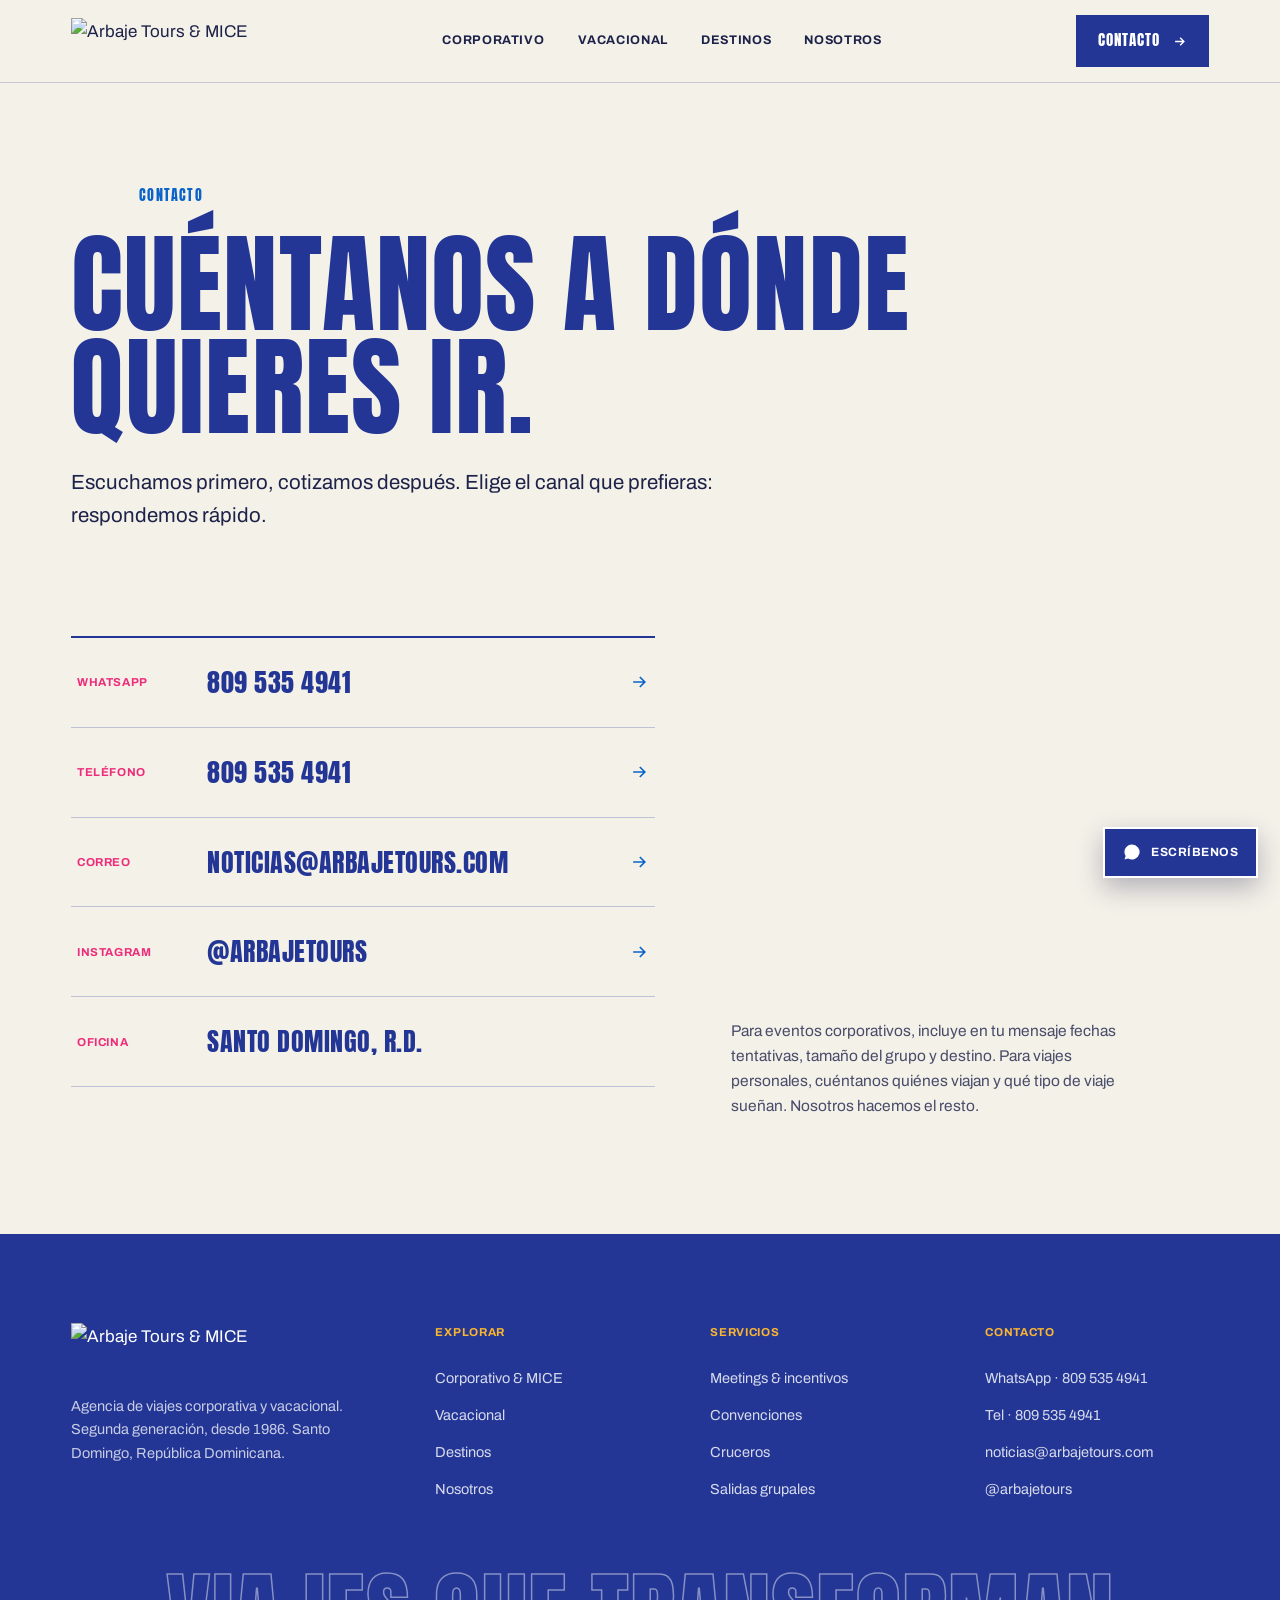
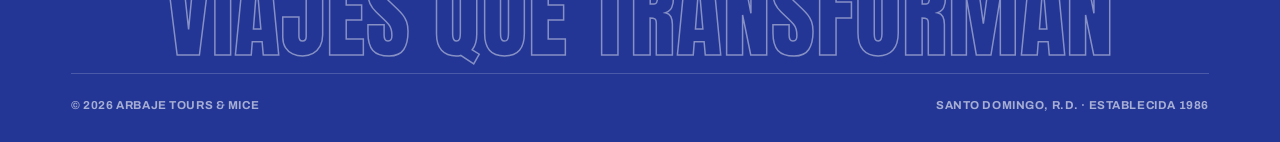
==== contacto.html @ 15413dd1 "Add files via upload" ====
<!DOCTYPE html>
<html lang="es">
<head>
<meta charset="UTF-8">
<meta name="viewport" content="width=device-width,initial-scale=1">
<title>Contacto — Arbaje Tours & MICE</title>
<meta name="description" content="Escríbenos por WhatsApp al 809 535 4941 o a noticias@arbajetours.com. Agencia de viajes en Santo Domingo, República Dominicana.">
<link rel="preconnect" href="https://fonts.googleapis.com">
<link rel="preconnect" href="https://fonts.gstatic.com" crossorigin>
<link href="https://fonts.googleapis.com/css2?family=Anton&family=Archivo:wght@400;500;600;700&display=swap" rel="stylesheet">
<link rel="stylesheet" href="styles.css">
</head>
<body>

<header class="site-head">
  <div class="inner">
    <a href="index.html" class="brand" aria-label="Arbaje Tours & MICE">
      <img src="assets/logos/arbaje-horizontal.svg" alt="Arbaje Tours & MICE">
    </a>
    <nav class="main-nav" aria-label="Principal">
      <a href="corporativo.html">Corporativo</a>
      <a href="vacacional.html">Vacacional</a>
      <a href="destinos.html">Destinos</a>
      <a href="nosotros.html">Nosotros</a>
    </nav>
    <div class="head-cta">
      <a href="contacto.html" class="btn">Contacto
        <svg viewBox="0 0 24 24" fill="none" stroke="currentColor" stroke-width="2.2"><path d="M5 12h14M13 6l6 6-6 6"/></svg>
      </a>
    </div>
    <button class="burger" id="burger" aria-label="Menú" aria-expanded="false">
      <svg viewBox="0 0 24 24" fill="none" stroke="currentColor" stroke-width="2"><path d="M3 6h18M3 12h18M3 18h18"/></svg>
    </button>
  </div>
  <nav class="mobile-nav" id="mobileNav" aria-label="Menú móvil">
    <a href="corporativo.html">Corporativo </a>
    <a href="vacacional.html">Vacacional </a>
    <a href="destinos.html">Destinos </a>
    <a href="nosotros.html">Nosotros </a>
    <a href="contacto.html">Contacto </a>
  </nav>
</header>

<!-- ============ CONTACTO ============ -->
<section class="page-hero">
  <div class="wrap">
    <div class="kicker rv">
      <img src="assets/brand/plane-azure.svg" alt="">
      <span class="mono azure">Contacto</span>
    </div>
    <h1 class="display rv d1">Cuéntanos a dónde<br>quieres ir.</h1>
    <p class="lead rv d2">Escuchamos primero, cotizamos después. Elige el canal que prefieras: respondemos rápido.</p>
  </div>
</section>

<section class="sec" style="padding-top:0">
  <div class="wrap contact-grid">
    <div class="contact-list rv">
      <a href="https://wa.me/18095354941" target="_blank" rel="noopener">
        <span class="k">WhatsApp</span>
        <span class="v">809 535 4941</span>
        <svg viewBox="0 0 24 24" fill="none" stroke="currentColor" stroke-width="2"><path d="M5 12h14M13 6l6 6-6 6"/></svg>
      </a>
      <a href="tel:+18095354941">
        <span class="k">Teléfono</span>
        <span class="v">809 535 4941</span>
        <svg viewBox="0 0 24 24" fill="none" stroke="currentColor" stroke-width="2"><path d="M5 12h14M13 6l6 6-6 6"/></svg>
      </a>
      <a href="mailto:noticias@arbajetours.com">
        <span class="k">Correo</span>
        <span class="v">noticias@arbajetours.com</span>
        <svg viewBox="0 0 24 24" fill="none" stroke="currentColor" stroke-width="2"><path d="M5 12h14M13 6l6 6-6 6"/></svg>
      </a>
      <a href="https://instagram.com/arbajetours" target="_blank" rel="noopener">
        <span class="k">Instagram</span>
        <span class="v">@arbajetours</span>
        <svg viewBox="0 0 24 24" fill="none" stroke="currentColor" stroke-width="2"><path d="M5 12h14M13 6l6 6-6 6"/></svg>
      </a>
      <a>
        <span class="k">Oficina</span>
        <span class="v">Santo Domingo, R.D.</span>
      </a>
    </div>

    <div class="contact-side rv d1">
      <div class="stamp">
        <img src="https://images.unsplash.com/photo-1488646953014-85cb44e25828?w=900&q=80" alt="Viajeros">
      </div>
      <img class="roundstamp deco spin" src="assets/brand/stamp-round-sun.svg" alt="">
      <p style="margin-top:28px;font-size:15.5px;max-width:44ch;color:color-mix(in srgb, var(--ink) 80%, transparent)">
        Para eventos corporativos, incluye en tu mensaje fechas tentativas, tamaño del grupo y destino. Para viajes personales, cuéntanos quiénes viajan y qué tipo de viaje sueñan. Nosotros hacemos el resto.
      </p>
    </div>
  </div>
</section>

<footer class="ftr">
  <div class="wrap">
    <div class="top">
      <div class="brandcol">
        <img src="assets/logos/arbaje-horizontal-white.svg" alt="Arbaje Tours & MICE">
        <p>Agencia de viajes corporativa y vacacional. Segunda generación, desde 1986. Santo Domingo, República Dominicana.</p>
      </div>
      <div class="col">
        <h4>Explorar</h4>
        <a href="corporativo.html">Corporativo & MICE</a>
        <a href="vacacional.html">Vacacional</a>
        <a href="destinos.html">Destinos</a>
        <a href="nosotros.html">Nosotros</a>
      </div>
      <div class="col">
        <h4>Servicios</h4>
        <a href="corporativo.html">Meetings & incentivos</a>
        <a href="corporativo.html">Convenciones</a>
        <a href="vacacional.html">Cruceros</a>
        <a href="vacacional.html">Salidas grupales</a>
      </div>
      <div class="col">
        <h4>Contacto</h4>
        <a href="https://wa.me/18095354941" target="_blank" rel="noopener">WhatsApp · 809 535 4941</a>
        <a href="tel:+18095354941">Tel · 809 535 4941</a>
        <a href="mailto:noticias@arbajetours.com">noticias@arbajetours.com</a>
        <a href="https://instagram.com/arbajetours" target="_blank" rel="noopener">@arbajetours</a>
      </div>
    </div>
    <div class="bigline" aria-hidden="true">Viajes que transforman</div>
    <div class="bot">
      <span>© 2026 Arbaje Tours & MICE</span>
      <span>Santo Domingo, R.D. · Establecida 1986</span>
    </div>
  </div>
</footer>

<a href="https://wa.me/18095354941" target="_blank" rel="noopener" class="wa" aria-label="WhatsApp">
  <svg viewBox="0 0 24 24" fill="currentColor"><path d="M17.5 14.4c-.3-.1-1.8-.9-2-1-.3-.1-.5-.1-.7.1-.2.3-.8 1-1 1.2-.2.2-.3.2-.6.1-.3-.1-1.3-.5-2.4-1.5-.9-.8-1.5-1.8-1.7-2-.2-.3 0-.5.1-.6l.4-.5c.1-.2.2-.3.3-.5.1-.2 0-.4 0-.5 0-.1-.7-1.6-.9-2.2-.2-.6-.5-.5-.7-.5h-.6c-.2 0-.5.1-.8.4-.3.3-1 1-1 2.5s1.1 2.9 1.2 3.1c.1.2 2.1 3.2 5.1 4.5.7.3 1.3.5 1.7.6.7.2 1.4.2 1.9.1.6-.1 1.8-.7 2-1.4.2-.7.2-1.3.2-1.4-.1-.1-.3-.2-.6-.3M12 2a10 10 0 00-8.5 15.3L2 22l4.8-1.5A10 10 0 1012 2z"/></svg>
  <span>Escríbenos</span>
</a>

<script src="app.js"></script>
</body>
</html>
---- styles.css ----
/* ============================================================
   ARBAJE TOURS & MICE — sitio 2026
   Dirección: editorial · pasaporte · scrapbook de viaje
   Tipos: Anton (display) · Archivo (texto) · IBM Plex Mono (meta)
   ============================================================ */

:root{
  --navy:#233695;
  --azure:#0963c9;
  --sun:#f9b430;
  --sunlight:#fbcd52;
  --pink:#ed2c7a;
  --aqua:#afdcd9;
  --gray:#dad8da;
  --paper:#f4f1e9;
  --paper-2:#ece8dd;
  --ink:#1d2249;
  --wrap:1240px;
  --gutter:clamp(20px, 4vw, 56px);
}

*{margin:0;padding:0;box-sizing:border-box}
html{scroll-behavior:smooth}

body{
  font-family:"Archivo",system-ui,sans-serif;
  font-size:17px;
  line-height:1.6;
  color:var(--ink);
  background:var(--paper);
  -webkit-font-smoothing:antialiased;
  overflow-x:hidden;
}

/* textura de papel sobre todo el fondo (gris sobre crema, como en las piezas) */
body{position:relative}
body::before{
  content:"";
  position:absolute;
  inset:0;
  background:url("assets/brand/tex-gray.png") top center/1100px repeat;
  opacity:.35;
  pointer-events:none;
  z-index:0;
}
body > *{position:relative;z-index:1}

::selection{background:var(--sun);color:var(--navy)}

img{max-width:100%;display:block}
a{color:inherit;text-decoration:none}
ul{list-style:none}

.wrap{max-width:var(--wrap);margin:0 auto;padding-inline:var(--gutter)}

/* ---------- tipografía ---------- */
.display{
  font-family:"Anton",sans-serif;
  font-weight:400;
  text-transform:uppercase;
  line-height:.95;
  letter-spacing:.01em;
  color:var(--navy);
}
h1.display{font-size:clamp(52px, 8.5vw, 118px)}
h2.display{font-size:clamp(38px, 5.5vw, 72px)}
h3.display{font-size:clamp(26px, 3.4vw, 42px)}

.mono{
  font-family:"Anton",sans-serif;
  font-weight:400;
  font-size:13.5px;
  text-transform:uppercase;
  letter-spacing:.09em;
}

/* etiqueta tipo sello de goma (como los sellos de pasaporte de la marca) */
.eyebrow{
  display:inline-flex;
  align-items:center;
  font-family:"Anton",sans-serif;
  font-weight:400;
  font-size:13px;
  text-transform:uppercase;
  letter-spacing:.09em;
  color:var(--azure);
  border:2px solid currentColor;
  border-radius:3px;
  padding:8px 14px 6px;
  transform:rotate(-1.5deg);
  margin-bottom:26px;
}

.lead{font-size:clamp(18px, 1.6vw, 21px);line-height:1.65;max-width:56ch}
.azure{color:var(--azure)}
.sun-t{color:var(--sun)}
.pink-t{color:var(--pink)}

/* ---------- botones y enlaces ---------- */
.btn{
  display:inline-flex;
  align-items:center;
  gap:12px;
  font-family:"Anton",sans-serif;
  font-weight:400;
  font-size:14.5px;
  text-transform:uppercase;
  letter-spacing:.07em;
  background:var(--navy);
  color:#fff;
  padding:16px 26px 14px;
  border:2px solid var(--navy);
  transition:background .2s, color .2s, transform .2s;
}
.btn:hover{background:var(--azure);border-color:var(--azure)}
.btn.sun{background:var(--sun);border-color:var(--sun);color:var(--navy)}
.btn.sun:hover{background:var(--sunlight);border-color:var(--sunlight)}
.btn.line{background:transparent;color:var(--navy)}
.btn.line:hover{background:var(--navy);color:#fff}
.btn.line.on-dark{color:#fff;border-color:#fff}
.btn.line.on-dark:hover{background:#fff;color:var(--navy)}
.btn svg{width:15px;height:15px;flex:none}

.tlink{
  display:inline-flex;
  align-items:center;
  gap:10px;
  font-family:"Anton",sans-serif;
  font-weight:400;
  font-size:14px;
  text-transform:uppercase;
  letter-spacing:.07em;
  color:var(--navy);
  border-bottom:2px solid var(--sun);
  padding-bottom:5px;
  transition:gap .2s, color .2s;
}
.tlink:hover{gap:16px;color:var(--azure)}
.tlink svg{width:15px;height:15px}

/* ---------- header ---------- */
.site-head{
  position:sticky;
  top:0;
  z-index:60;
  background:var(--paper);
  border-bottom:1px solid color-mix(in srgb, var(--navy) 22%, transparent);
}
.site-head .inner{
  max-width:var(--wrap);
  margin:0 auto;
  padding:0 var(--gutter);
  display:flex;
  align-items:center;
  justify-content:space-between;
  gap:28px;
  height:82px;
}
.site-head .brand img{height:46px;width:auto}
.main-nav{display:flex;gap:clamp(18px, 2.6vw, 40px)}
.main-nav a{
  font-family:"Archivo",sans-serif;font-weight:700;
  font-size:12.5px;
  text-transform:uppercase;
  letter-spacing:.05em;
  color:var(--ink);
  padding:6px 0;
  border-bottom:2px solid transparent;
  transition:color .2s, border-color .2s;
}
.main-nav a .no{color:var(--azure);margin-right:6px;font-size:10.5px}
.main-nav a:hover{color:var(--azure)}
.main-nav a.current{border-color:var(--sun);color:var(--navy)}
.head-cta{white-space:nowrap}
.head-cta .btn{padding:12px 20px}

.burger{
  display:none;
  background:none;
  border:2px solid var(--navy);
  width:44px;height:44px;
  align-items:center;justify-content:center;
  cursor:pointer;
  color:var(--navy);
}
.burger svg{width:20px;height:20px}

/* menú móvil */
.mobile-nav{
  display:none;
  border-bottom:1px solid color-mix(in srgb, var(--navy) 22%, transparent);
  background:var(--paper);
}
.mobile-nav.open{display:block}
.mobile-nav a{
  display:flex;
  justify-content:space-between;
  align-items:center;
  padding:18px var(--gutter);
  font-family:"Archivo",sans-serif;font-weight:700;
  font-size:14px;
  text-transform:uppercase;
  letter-spacing:.05em;
  color:var(--navy);
  border-top:1px dashed color-mix(in srgb, var(--navy) 25%, transparent);
}
.mobile-nav a .no{color:var(--azure)}

/* ---------- secciones con textura ---------- */
.sec{padding-block:clamp(72px, 9vw, 130px)}

.sec-navy{
  position:relative;
  background:var(--navy);
  color:#fff;
  overflow:hidden;
}
.sec-navy::before{
  content:"";
  position:absolute;inset:0;
  background:url("assets/brand/tex-azure.png") center/1300px repeat;
  opacity:.18;
  pointer-events:none;
}
.sec-navy > *{position:relative}
.sec-navy .display{color:#fff}
.sec-navy .eyebrow{color:var(--aqua)}

.sec-sun{
  position:relative;
  background:var(--sun);
  overflow:hidden;
}
.sec-sun::before{
  content:"";
  position:absolute;inset:0;
  background:url("assets/brand/tex-sunlight.png") center/1300px repeat;
  opacity:.5;
  pointer-events:none;
}
.sec-sun > *{position:relative}
.sec-sun .eyebrow{color:var(--navy)}

.sec-azure{
  position:relative;
  background:var(--azure);
  color:#fff;
  overflow:hidden;
}
.sec-azure::before{
  content:"";
  position:absolute;inset:0;
  background:url("assets/brand/tex-navy.png") center/1300px repeat;
  opacity:.16;
  pointer-events:none;
}
.sec-azure > *{position:relative}
.sec-azure .display{color:#fff}

/* borde perforado de estampilla: recorta los bordes de la propia sección,
   así el color y la textura del fondo amarillo siguen continuos */
.sec-sun{
  --pf:24px;
  -webkit-mask:
    radial-gradient(circle 12px at 12px 0, transparent 11.5px, #000 12px) left top / 24px var(--pf) repeat-x,
    radial-gradient(circle 12px at 12px var(--pf), transparent 11.5px, #000 12px) left bottom / 24px var(--pf) repeat-x,
    linear-gradient(#000 0 0) 0 var(--pf) / 100% calc(100% - var(--pf)*2) no-repeat;
  mask:
    radial-gradient(circle 12px at 12px 0, transparent 11.5px, #000 12px) left top / 24px var(--pf) repeat-x,
    radial-gradient(circle 12px at 12px var(--pf), transparent 11.5px, #000 12px) left bottom / 24px var(--pf) repeat-x,
    linear-gradient(#000 0 0) 0 var(--pf) / 100% calc(100% - var(--pf)*2) no-repeat;
}

/* ---------- foto con marco de estampilla de la marca (svg 38/39) ---------- */
.stampframe{
  position:relative;
  aspect-ratio:324.8/240.91;
}
.stampframe .ph{
  position:absolute;
  left:3.4%;
  top:5.2%;
  width:93.3%;
  height:89.2%;
  object-fit:cover;
}
.stampframe .frame{
  position:absolute;
  inset:0;
  width:100%;height:100%;
  pointer-events:none;
}

/* ---------- burbujas de avión (choques, físicas suaves) ---------- */
.bubbles{
  position:absolute;
  inset:0;
  overflow:hidden;
  pointer-events:none;
  z-index:0;
}
.bubble{
  position:absolute;
  top:0;left:0;
  will-change:transform;
  user-select:none;
}
.endcta{position:relative}
.endcta .wrap{position:relative;z-index:1}

/* ---------- foto estampilla (sello postal) ---------- */
.stamp{
  background:#fff;
  padding:12px;
  -webkit-mask:url("assets/brand/stampframe-white.svg") center/100% 100% no-repeat;
          mask:url("assets/brand/stampframe-white.svg") center/100% 100% no-repeat;
  aspect-ratio:324.8/241.93;
}
.stamp img{width:100%;height:100%;object-fit:cover}

.stamp-card{position:relative}
.stamp-card figcaption{
  margin-top:14px;
  display:flex;
  justify-content:space-between;
  align-items:baseline;
  gap:12px;
}
.stamp-card .place{
  font-family:"Anton",sans-serif;
  text-transform:uppercase;
  font-size:21px;
  color:var(--navy);
  letter-spacing:.02em;
}
.stamp-card .meta{
  font-family:"Archivo",sans-serif;font-weight:700;
  font-size:12px;
  text-transform:uppercase;
  letter-spacing:.04em;
  color:var(--azure);
  text-align:right;
}

/* ---------- foto en arco (como los posts de Berlín/Barcelona) ---------- */
.arch{
  border-radius:999px 999px 0 0;
  overflow:hidden;
  position:relative;
}
.arch img{width:100%;height:100%;object-fit:cover}

/* pills ciudad · país */
.pills{display:flex;gap:8px;flex-wrap:wrap}
.pill{
  font-family:"Archivo",sans-serif;font-weight:700;
  font-size:11.5px;
  text-transform:uppercase;
  letter-spacing:.04em;
  padding:8px 16px;
  border-radius:999px;
  background:#fff;
  color:var(--azure);
  border:1.5px solid #fff;
}
.pill.blue{background:var(--azure);color:#fff;border-color:var(--azure)}

/* ---------- decoraciones de marca ---------- */
.deco{position:absolute;pointer-events:none;user-select:none}
.deco.spin{transform:rotate(12deg)}

/* ---------- reveal ---------- */
.rv{opacity:0;transform:translateY(22px);transition:opacity .7s ease, transform .7s ease}
.rv.in{opacity:1;transform:none}
.d1{transition-delay:.08s}
.d2{transition-delay:.16s}
.d3{transition-delay:.24s}
@media (prefers-reduced-motion:reduce){.rv{opacity:1;transform:none;transition:none}}

/* ============================================================
   HOME
   ============================================================ */
.hero{
  position:relative;
  padding-block:clamp(60px, 8vw, 120px) clamp(70px, 9vw, 130px);
  overflow:hidden;
}
.hero-grid{
  display:grid;
  grid-template-columns:1.05fr .95fr;
  gap:clamp(40px, 5vw, 80px);
  align-items:center;
}
.hero-copy .lead{margin:26px 0 38px}
.hero-cta{display:flex;gap:22px;align-items:center;flex-wrap:wrap}

.hero-facts{
  display:flex;
  gap:clamp(28px, 4vw, 64px);
  margin-top:clamp(44px, 5vw, 70px);
  padding-top:30px;
  border-top:1px dashed color-mix(in srgb, var(--navy) 35%, transparent);
}
.fact .n{
  font-family:"Anton",sans-serif;
  font-size:clamp(26px, 2.6vw, 36px);
  color:var(--navy);
  line-height:1;
}
.fact .l{
  font-family:"Archivo",sans-serif;font-weight:700;
  font-size:11.5px;
  text-transform:uppercase;
  letter-spacing:.05em;
  color:color-mix(in srgb, var(--ink) 65%, transparent);
  margin-top:8px;
}

/* collage de estampillas del hero */
.hero-collage{position:relative;min-height:520px}
.hero-collage .stamp-a{
  position:absolute;top:0;right:6%;width:min(62%, 340px);
  transform:rotate(3deg);
  
}
.hero-collage .stamp-b{
  position:absolute;bottom:8%;left:0;width:min(58%, 320px);
  transform:rotate(-4deg);
  
}
.hero-collage .roundstamp{
  position:absolute;
  bottom:26%;right:2%;
  width:150px;
  transform:rotate(12deg);
  opacity:.95;
}
.hero-collage .plane{
  position:absolute;
  top:-2%;left:6%;
  width:92px;
  transform:rotate(-8deg);
}
.hero-collage .tickettravel{
  position:absolute;
  top:38%;left:26%;
  width:180px;
  transform:rotate(-9deg);
  opacity:.9;
}

/* trayecto punteado del avión */
.dashpath{
  position:absolute;
  top:4%;left:0;
  width:52%;
  color:var(--azure);
  opacity:.5;
}

/* ---------- catálogo dos mundos ---------- */
.cat-head{
  display:flex;
  justify-content:space-between;
  align-items:flex-end;
  gap:28px;
  margin-bottom:clamp(40px, 5vw, 64px);
}
.cat-grid{
  display:grid;
  grid-template-columns:1fr 1fr;
  gap:clamp(28px, 4vw, 56px);
}
.cat-item .ph{
  aspect-ratio:4/3;
  overflow:hidden;
  border:2px solid var(--navy);
}
.cat-item .ph img{
  width:100%;height:100%;object-fit:cover;
  transition:transform .6s ease;
}
.cat-item:hover .ph img{transform:scale(1.04)}
.cat-item .cap{
  display:grid;
  grid-template-columns:1fr auto;
  gap:18px;
  align-items:start;
  padding-top:18px;
}
.cat-item h3{margin-bottom:8px}
.cat-item .cap p{
  font-size:15.5px;
  color:color-mix(in srgb, var(--ink) 80%, transparent);
  max-width:44ch;
}
.cat-item .cap .go{
  padding-top:4px;
  color:var(--navy);
  transition:transform .2s;
}
.cat-item:hover .cap .go{transform:translateX(6px);color:var(--azure)}
.cat-item .cap .go svg{width:22px;height:22px}
.cat-item .tag{
  font-family:"Archivo",sans-serif;font-weight:700;
  font-size:11px;
  letter-spacing:.05em;
  text-transform:uppercase;
  color:var(--pink);
  margin-bottom:6px;
}

/* ---------- destinos en arcos (sección amarilla) ---------- */
.arch-grid{
  display:grid;
  grid-template-columns:repeat(3, 1fr);
  gap:clamp(24px, 3vw, 44px);
  align-items:end;
}
.arch-card .arch{aspect-ratio:3/4}
.arch-card:nth-child(2) .arch{aspect-ratio:3/3.6}
.arch-card .pills{margin-top:16px}
.arch-card .price{
  margin-top:10px;
  font-family:"Archivo",sans-serif;font-weight:700;
  font-size:12.5px;
  letter-spacing:.08em;
  text-transform:uppercase;
  color:var(--navy);
}
.arch-card .price b{
  font-family:"Anton",sans-serif;
  font-size:19px;
  letter-spacing:.02em;
  font-weight:400;
}

/* ---------- método (sección navy) ---------- */
.steps{
  display:grid;
  grid-template-columns:repeat(3,1fr);
  gap:clamp(28px, 4vw, 60px);
  margin-top:clamp(44px, 5vw, 72px);
}
.step{
  border-top:2px solid color-mix(in srgb, #fff 35%, transparent);
  padding-top:22px;
}
.step .no{
  font-family:"Anton",sans-serif;
  font-size:15px;
  color:var(--sun);
  letter-spacing:.04em;
  display:block;
  margin-bottom:14px;
}
.step h3{
  font-family:"Anton",sans-serif;
  text-transform:uppercase;
  font-size:24px;
  letter-spacing:.02em;
  margin-bottom:10px;
}
.step p{font-size:15.5px;color:color-mix(in srgb, #fff 82%, transparent);max-width:38ch}

/* ---------- CTA final ---------- */
.endcta{
  position:relative;
  text-align:center;
  overflow:hidden;
}
.endcta .display{margin-bottom:18px}
.endcta p{margin:0 auto 40px;max-width:52ch}
.endcta .actions{
  display:flex;
  gap:16px;
  justify-content:center;
  flex-wrap:wrap;
}
.endcta .boarding{
  width:min(300px, 60%);
  margin:64px auto 0;
  transform:rotate(-3deg);
  
}

/* ============================================================
   PÁGINAS INTERIORES
   ============================================================ */
.page-hero{
  position:relative;
  padding-block:clamp(64px, 8vw, 110px);
  overflow:hidden;
}
.page-hero .kicker{
  display:flex;
  align-items:center;
  gap:16px;
  margin-bottom:26px;
}
.page-hero .kicker img{width:52px;height:auto}
.page-hero .lead{margin-top:26px}

.page-hero.on-dark .lead{color:color-mix(in srgb, #fff 88%, transparent)}

/* filas editoriales numeradas (MICE, servicios) */
.rows{border-top:2px solid var(--navy)}
.row-item{
  display:grid;
  grid-template-columns:90px 1fr 1.1fr auto;
  gap:clamp(20px, 3vw, 48px);
  padding:clamp(30px, 4vw, 48px) 0;
  border-bottom:1px solid color-mix(in srgb, var(--navy) 28%, transparent);
  align-items:start;
}
.row-item .no{
  font-family:"Anton",sans-serif;
  font-size:clamp(24px, 2.6vw, 34px);
  color:var(--sun);
  -webkit-text-stroke:1.4px var(--navy);
  color:transparent;
  line-height:1.1;
}
.row-item:hover .no{color:var(--sun);-webkit-text-stroke:1.4px var(--navy)}
.row-item h3{letter-spacing:.02em}
.row-item p{
  font-size:15.5px;
  color:color-mix(in srgb, var(--ink) 82%, transparent);
  max-width:52ch;
}
.row-item .ico{width:64px;height:auto;justify-self:end}
/* filas sin columna de numeración (vacacional) */
.rows.no-num .row-item{grid-template-columns:1fr 1.1fr auto}

/* checklist producción */
.checks{
  display:grid;
  grid-template-columns:repeat(auto-fill, minmax(230px, 1fr));
  gap:14px;
  margin-top:34px;
}
.checks li{
  display:flex;
  gap:12px;
  align-items:center;
  font-family:"Archivo",sans-serif;font-weight:700;
  font-size:13px;
  text-transform:uppercase;
  letter-spacing:.08em;
  padding:16px 18px;
  border:1.5px dashed color-mix(in srgb, var(--navy) 45%, transparent);
  background:color-mix(in srgb, #fff 55%, transparent);
}
.checks li::before{
  content:"✓";
  font-weight:700;
  color:var(--azure);
}
.sec-navy .checks li{
  border-color:color-mix(in srgb, #fff 45%, transparent);
  background:color-mix(in srgb, #fff 8%, transparent);
}
.sec-navy .checks li::before{color:var(--sun)}

/* grid destinos página */
.dest-grid{
  display:grid;
  grid-template-columns:repeat(auto-fill, minmax(300px, 1fr));
  gap:clamp(32px, 4vw, 56px);
  margin-top:clamp(40px, 5vw, 64px);
}
.dest .body{padding-top:16px}
.dest .region{
  font-family:"Archivo",sans-serif;font-weight:700;
  font-size:11.5px;
  text-transform:uppercase;
  letter-spacing:.05em;
  color:var(--pink);
  margin-bottom:6px;
}
.dest h3{font-size:26px}
.dest .detail{
  margin-top:10px;
  font-size:15px;
  color:color-mix(in srgb, var(--ink) 78%, transparent);
}
.dest .price-line{
  margin-top:14px;
  padding-top:14px;
  border-top:1px dashed color-mix(in srgb, var(--navy) 35%, transparent);
  display:flex;
  justify-content:space-between;
  align-items:baseline;
  font-family:"Archivo",sans-serif;font-weight:700;
  font-size:12px;
  text-transform:uppercase;
  letter-spacing:.04em;
  color:var(--azure);
}
.dest .price-line b{
  font-family:"Anton",sans-serif;
  font-weight:400;
  font-size:22px;
  color:var(--navy);
  letter-spacing:.02em;
}

/* nota destinos */
.dest-note{
  margin-top:clamp(48px, 6vw, 72px);
  border:2px solid var(--navy);
  background:color-mix(in srgb, #fff 60%, transparent);
  padding:clamp(28px, 4vw, 44px);
  display:grid;
  grid-template-columns:auto 1fr auto;
  gap:clamp(20px, 3vw, 40px);
  align-items:center;
}
.dest-note img{width:74px}
.dest-note h3{margin-bottom:6px}
.dest-note p{font-size:15.5px;max-width:60ch}

/* nosotros — historia */
.story-grid{
  display:grid;
  grid-template-columns:1fr 1fr;
  gap:clamp(40px, 6vw, 90px);
  align-items:center;
}
.story-grid .stamp{transform:rotate(-2deg)}
.big-year{
  font-family:"Anton",sans-serif;
  font-size:clamp(90px, 14vw, 190px);
  line-height:1;
  color:transparent;
  -webkit-text-stroke:2px var(--navy);
  display:block;
}
.timeline{border-top:2px solid var(--navy);margin-top:clamp(40px,5vw,60px)}
.timeline li{
  display:grid;
  grid-template-columns:120px 1fr;
  gap:clamp(20px, 4vw, 60px);
  padding:26px 0;
  border-bottom:1px solid color-mix(in srgb, var(--navy) 25%, transparent);
}
.timeline .y{
  font-family:"Anton",sans-serif;
  font-size:24px;
  color:var(--azure);
}
.timeline p{max-width:62ch;font-size:16px}

/* contacto */
.contact-grid{
  display:grid;
  grid-template-columns:1.1fr .9fr;
  gap:clamp(40px, 6vw, 90px);
  align-items:start;
}
.contact-list{border-top:2px solid var(--navy)}
.contact-list a{
  display:grid;
  grid-template-columns:110px 1fr auto;
  align-items:center;
  gap:20px;
  padding:24px 6px;
  border-bottom:1px solid color-mix(in srgb, var(--navy) 25%, transparent);
  transition:background .2s, padding .2s;
}
.contact-list a:hover{background:color-mix(in srgb, #fff 55%, transparent);padding-left:14px}
.contact-list .k{
  font-family:"Archivo",sans-serif;font-weight:700;
  font-size:11.5px;
  text-transform:uppercase;
  letter-spacing:.05em;
  color:var(--pink);
}
.contact-list .v{
  font-family:"Anton",sans-serif;
  text-transform:uppercase;
  font-size:clamp(18px, 2vw, 26px);
  color:var(--navy);
  letter-spacing:.02em;
}
.contact-list svg{width:20px;height:20px;color:var(--azure)}
.contact-side{position:relative}
.contact-side .stamp{transform:rotate(2deg)}
.contact-side .roundstamp{
  position:absolute;
  top:-40px;right:-10px;
  width:130px;
  transform:rotate(14deg);
}

/* ---------- footer ---------- */
.ftr{
  position:relative;
  background:var(--navy);
  color:#fff;
  overflow:hidden;
}
.ftr::before{
  content:"";
  position:absolute;inset:0;
  background:url("assets/brand/tex-azure.png") center/1300px repeat;
  opacity:.15;
  pointer-events:none;
}
.ftr > *{position:relative}
.ftr .top{
  display:grid;
  grid-template-columns:1.4fr 1fr 1fr 1fr;
  gap:clamp(30px, 4vw, 60px);
  padding-block:clamp(56px, 7vw, 90px) clamp(40px, 5vw, 60px);
}
.ftr .brandcol img{height:52px;width:auto;margin-bottom:20px}
.ftr .brandcol p{
  font-size:14.5px;
  color:color-mix(in srgb, #fff 75%, transparent);
  max-width:34ch;
}
.ftr h4{
  font-family:"Archivo",sans-serif;font-weight:700;
  font-size:11.5px;
  text-transform:uppercase;
  letter-spacing:.06em;
  color:var(--sun);
  margin-bottom:18px;
}
.ftr .col a{
  display:block;
  padding:7px 0;
  font-size:14.5px;
  color:color-mix(in srgb, #fff 82%, transparent);
  transition:color .2s, padding-left .2s;
}
.ftr .col a:hover{color:var(--sunlight);padding-left:6px}
.ftr .bigline{
  font-family:"Anton",sans-serif;
  text-transform:uppercase;
  font-size:clamp(34px, 7.4vw, 104px);
  line-height:1;
  letter-spacing:.01em;
  color:transparent;
  -webkit-text-stroke:1.5px color-mix(in srgb, #fff 45%, transparent);
  white-space:nowrap;
  text-align:center;
  padding-bottom:10px;
  user-select:none;
}
.ftr .bot{
  display:flex;
  justify-content:space-between;
  gap:16px;
  flex-wrap:wrap;
  padding-block:22px 28px;
  border-top:1px solid color-mix(in srgb, #fff 18%, transparent);
  font-family:"Archivo",sans-serif;font-weight:700;
  font-size:11.5px;
  text-transform:uppercase;
  letter-spacing:.05em;
  color:color-mix(in srgb, #fff 60%, transparent);
}

/* whatsapp flotante */
.wa{
  position:fixed;
  right:22px;bottom:22px;
  z-index:70;
  display:flex;
  align-items:center;
  gap:10px;
  background:var(--navy);
  color:#fff;
  padding:14px 18px;
  border:2px solid #fff;
  box-shadow:0 10px 26px rgba(29,34,73,.3);
  font-family:"Archivo",sans-serif;font-weight:700;
  font-size:12px;
  text-transform:uppercase;
  letter-spacing:.04em;
  transition:background .2s, transform .2s;
}
.wa:hover{background:var(--azure);transform:translateY(-2px)}
.wa svg{width:18px;height:18px}

/* ============================================================
   RESPONSIVE
   ============================================================ */
@media (max-width:1020px){
  .main-nav, .head-cta{display:none}
  .burger{display:flex}
  .hero-grid{grid-template-columns:1fr;gap:56px}
  .hero-collage{min-height:440px}
  .cat-grid{grid-template-columns:1fr}
  .arch-grid{grid-template-columns:repeat(2,1fr)}
  .steps{grid-template-columns:1fr}
  .row-item{grid-template-columns:60px 1fr;grid-template-rows:auto auto}
  .row-item p{grid-column:2}
  .rows.no-num .row-item{grid-template-columns:1fr}
  .rows.no-num .row-item p{grid-column:1}
  .row-item .ico{display:none}
  .story-grid{grid-template-columns:1fr}
  .contact-grid{grid-template-columns:1fr}
  .ftr .top{grid-template-columns:1fr 1fr}
  .dest-note{grid-template-columns:1fr}
  .dest-note img{display:none}
}
@media (max-width:640px){
  .arch-grid{grid-template-columns:1fr}
  .arch-card:nth-child(2) .arch{aspect-ratio:3/4}
  .hero-collage .tickettravel{display:none}
  .cat-head{flex-direction:column;align-items:flex-start}
  .ftr .top{grid-template-columns:1fr}
  .wa span{display:none}
  .wa{padding:14px}
  .contact-list a{grid-template-columns:1fr;gap:6px}
  .contact-list svg{display:none}
}
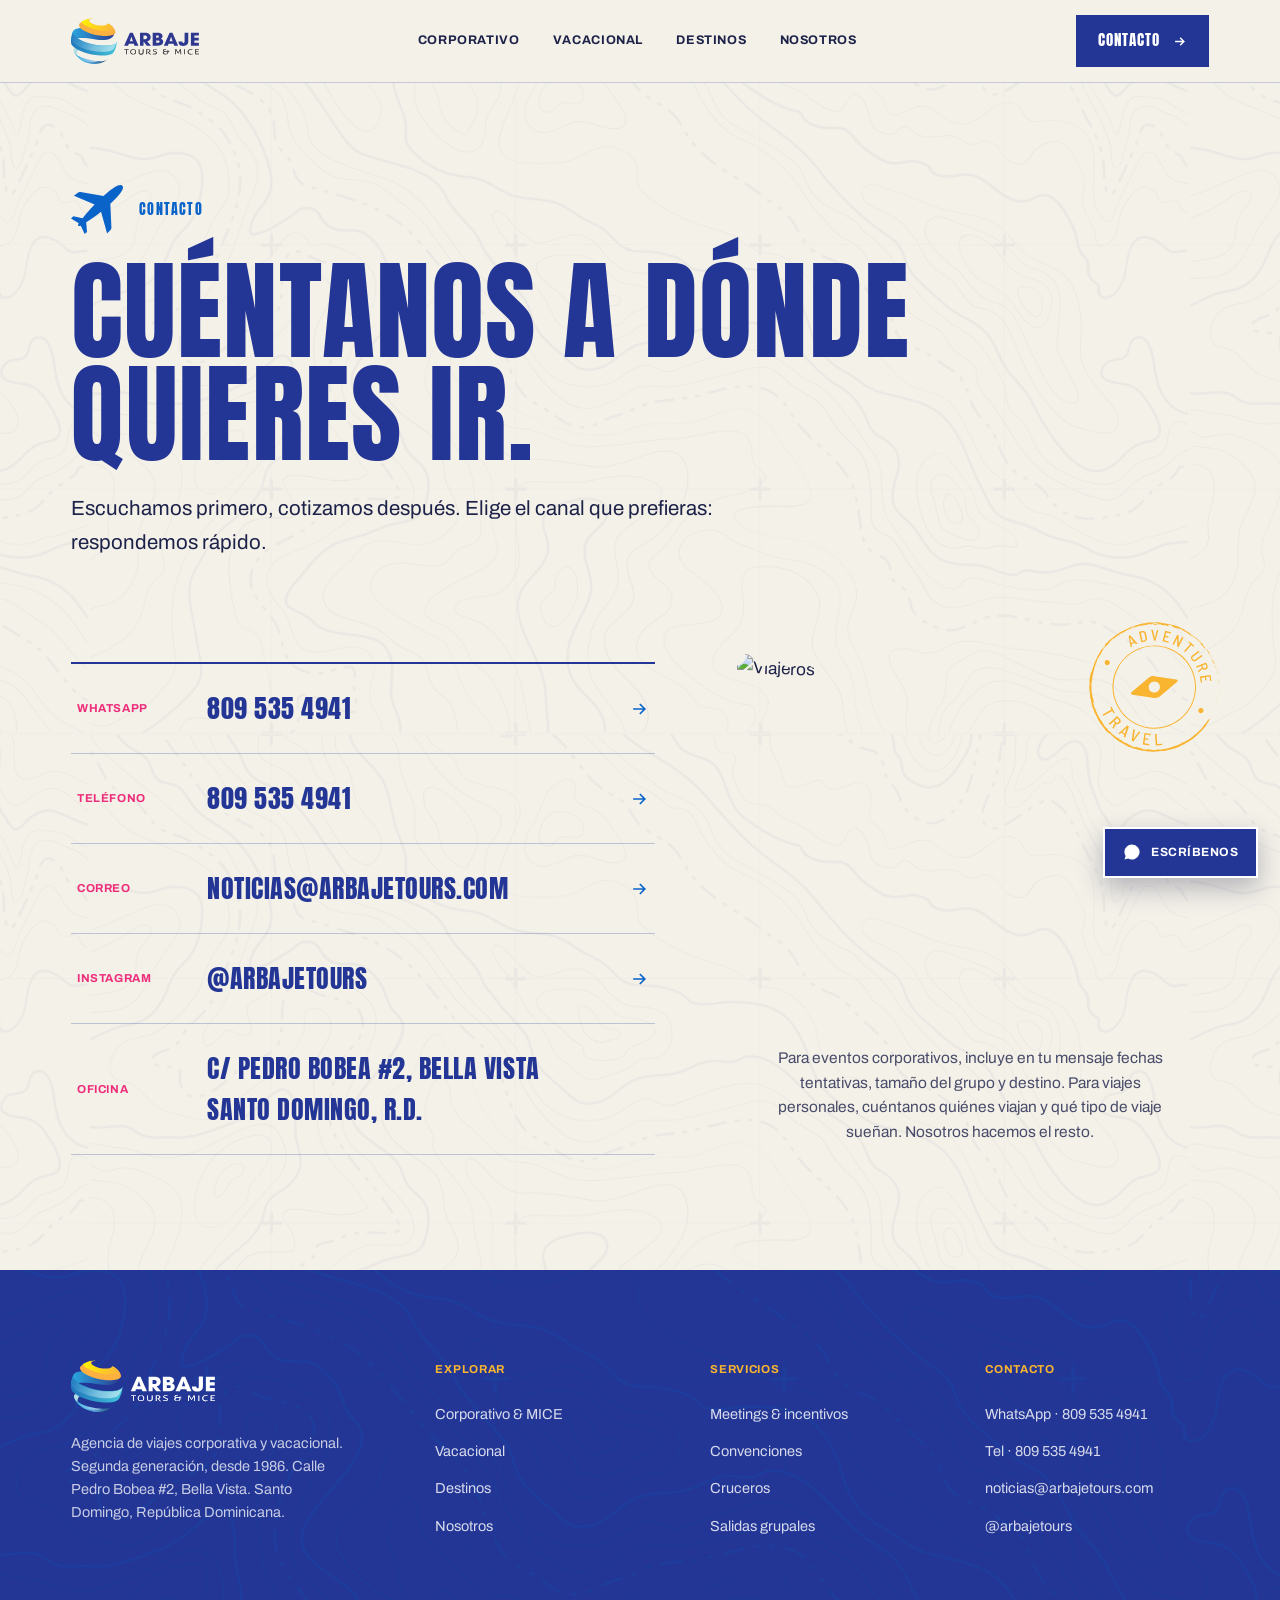
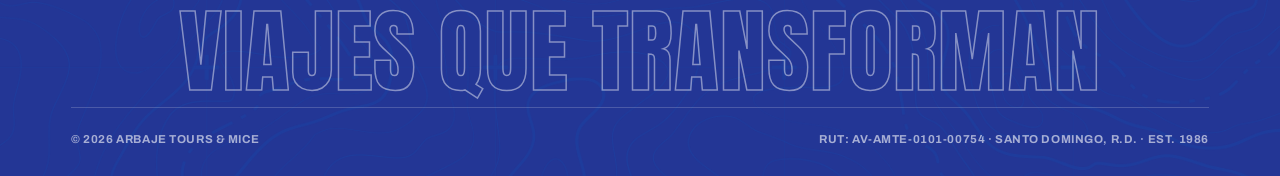
==== commit 31b65ea6: "Add files via upload" ====
--- a/contacto.html
+++ b/contacto.html
@@ -78,7 +78,7 @@
       </a>
       <a>
         <span class="k">Oficina</span>
-        <span class="v">Santo Domingo, R.D.</span>
+        <span class="v">C/ Pedro Bobea #2, Bella Vista<br>Santo Domingo, R.D.</span>
       </a>
     </div>
 
@@ -87,7 +87,7 @@
         <img src="https://images.unsplash.com/photo-1488646953014-85cb44e25828?w=900&q=80" alt="Viajeros">
       </div>
       <img class="roundstamp deco spin" src="assets/brand/stamp-round-sun.svg" alt="">
-      <p style="margin-top:28px;font-size:15.5px;max-width:44ch;color:color-mix(in srgb, var(--ink) 80%, transparent)">
+      <p style="margin:28px auto 0;font-size:15.5px;max-width:44ch;text-align:center;color:color-mix(in srgb, var(--ink) 80%, transparent)">
         Para eventos corporativos, incluye en tu mensaje fechas tentativas, tamaño del grupo y destino. Para viajes personales, cuéntanos quiénes viajan y qué tipo de viaje sueñan. Nosotros hacemos el resto.
       </p>
     </div>
@@ -99,7 +99,7 @@
     <div class="top">
       <div class="brandcol">
         <img src="assets/logos/arbaje-horizontal-white.svg" alt="Arbaje Tours & MICE">
-        <p>Agencia de viajes corporativa y vacacional. Segunda generación, desde 1986. Santo Domingo, República Dominicana.</p>
+        <p>Agencia de viajes corporativa y vacacional. Segunda generación, desde 1986. Calle Pedro Bobea #2, Bella Vista. Santo Domingo, República Dominicana.</p>
       </div>
       <div class="col">
         <h4>Explorar</h4>
@@ -126,7 +126,7 @@
     <div class="bigline" aria-hidden="true">Viajes que transforman</div>
     <div class="bot">
       <span>© 2026 Arbaje Tours & MICE</span>
-      <span>Santo Domingo, R.D. · Establecida 1986</span>
+      <span>RUT: AV-AMTE-0101-00754 · Santo Domingo, R.D. · Est. 1986</span>
     </div>
   </div>
 </footer>
--- a/styles.css
+++ b/styles.css
@@ -308,13 +308,13 @@
 .endcta{position:relative}
 .endcta .wrap{position:relative;z-index:1}
 
-/* ---------- foto estampilla (sello postal) ---------- */
+/* ---------- foto estampilla (sello postal) ----------
+   la foto llena TODO el sello; la perforación muerde la foto directamente */
 .stamp{
-  background:#fff;
-  padding:12px;
   -webkit-mask:url("assets/brand/stampframe-white.svg") center/100% 100% no-repeat;
           mask:url("assets/brand/stampframe-white.svg") center/100% 100% no-repeat;
   aspect-ratio:324.8/241.93;
+  overflow:hidden;
 }
 .stamp img{width:100%;height:100%;object-fit:cover}
 
@@ -449,6 +449,20 @@
   opacity:.9;
 }
 
+/* línea de certificaciones bajo los facts del hero */
+.certline{
+  margin-top:18px;
+  font-family:"Archivo",sans-serif;
+  font-weight:700;
+  font-size:12px;
+  text-transform:uppercase;
+  letter-spacing:.05em;
+  color:var(--azure);
+}
+
+/* fotos MICE con borde de estampilla horneado: zoom para recortarlo en el arco */
+.arch.crop img{transform:scale(1.18)}
+
 /* trayecto punteado del avión */
 .dashpath{
   position:absolute;
@@ -542,17 +556,11 @@
   gap:clamp(28px, 4vw, 60px);
   margin-top:clamp(44px, 5vw, 72px);
 }
+/* cuadros en blanco con letras en azul (pedido de la dueña) */
 .step{
-  border-top:2px solid color-mix(in srgb, #fff 35%, transparent);
-  padding-top:22px;
-}
-.step .no{
-  font-family:"Anton",sans-serif;
-  font-size:15px;
-  color:var(--sun);
-  letter-spacing:.04em;
-  display:block;
-  margin-bottom:14px;
+  background:#fff;
+  padding:30px 28px 32px;
+  border-top:5px solid var(--sun);
 }
 .step h3{
   font-family:"Anton",sans-serif;
@@ -560,8 +568,9 @@
   font-size:24px;
   letter-spacing:.02em;
   margin-bottom:10px;
-}
-.step p{font-size:15.5px;color:color-mix(in srgb, #fff 82%, transparent);max-width:38ch}
+  color:var(--azure);
+}
+.step p{font-size:15.5px;color:color-mix(in srgb, var(--ink) 85%, transparent);max-width:38ch}
 
 /* ---------- CTA final ---------- */
 .endcta{
@@ -578,10 +587,8 @@
   flex-wrap:wrap;
 }
 .endcta .boarding{
-  width:min(300px, 60%);
-  margin:64px auto 0;
-  transform:rotate(-3deg);
-  
+  width:min(380px, 74%);
+  margin:56px auto 0;
 }
 
 /* ============================================================
@@ -839,12 +846,14 @@
 .ftr .bigline{
   font-family:"Anton",sans-serif;
   text-transform:uppercase;
-  font-size:clamp(34px, 7.4vw, 104px);
+  font-size:clamp(22px, 7.2vw, 104px);
   line-height:1;
   letter-spacing:.01em;
   color:transparent;
   -webkit-text-stroke:1.5px color-mix(in srgb, #fff 45%, transparent);
   white-space:nowrap;
+  max-width:100%;
+  overflow:hidden;
   text-align:center;
   padding-bottom:10px;
   user-select:none;
